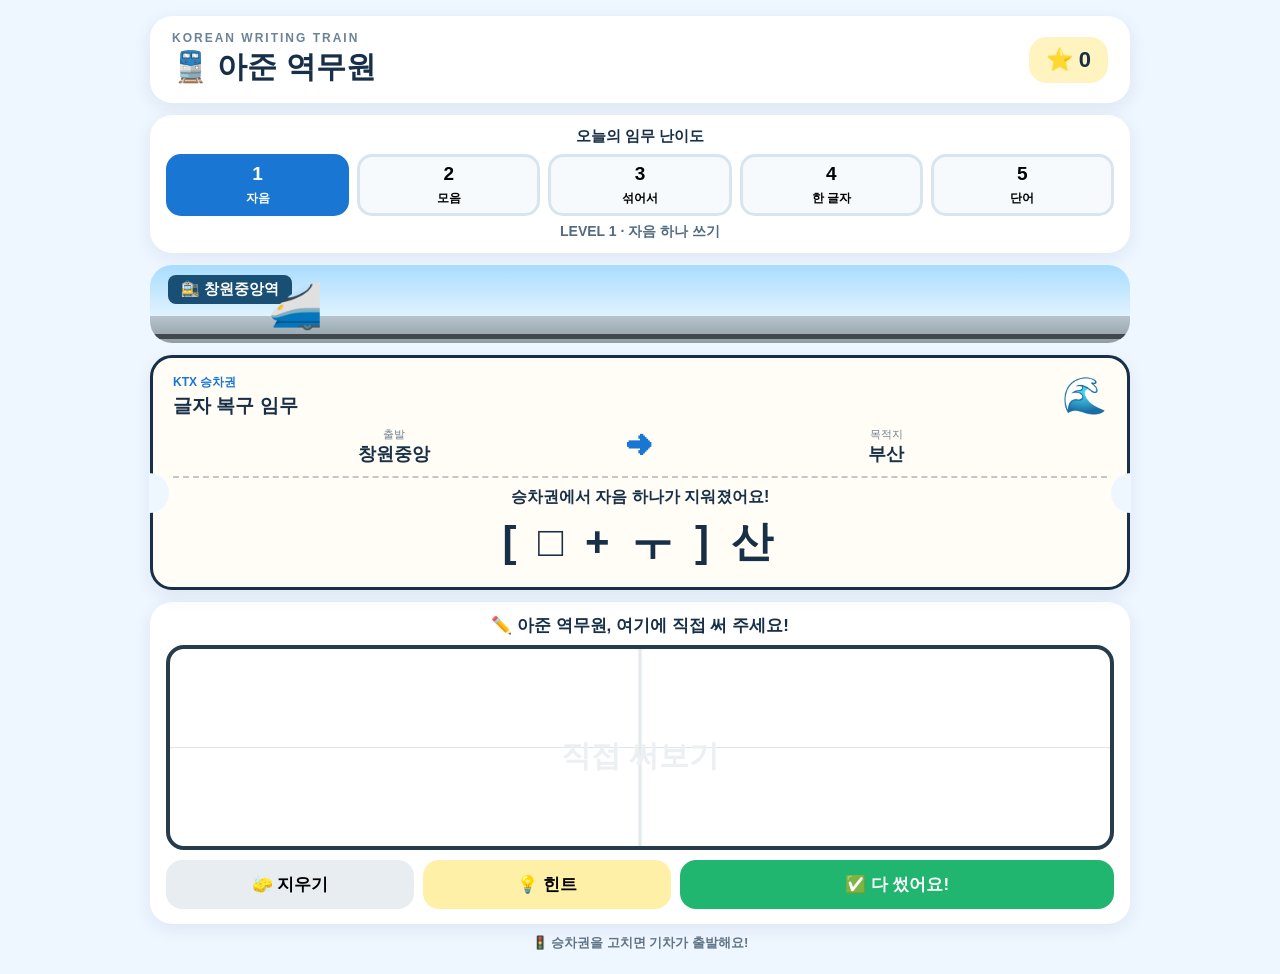
==== index.html @ f288bccf "Rename index (1).html to index.html" ====
<!DOCTYPE html>
<html lang="ko">
<head>
  <meta charset="UTF-8">
  <meta name="viewport"
        content="width=device-width, initial-scale=1.0, maximum-scale=1.0, user-scalable=no">

  <title>아준 역무원 - 한글 승차권 복구센터</title>

  <link rel="stylesheet" href="style.css">
</head>

<body>

<div id="app">

  <header class="top-bar">
    <div>
      <div class="mini-title">KOREAN WRITING TRAIN</div>
      <h1>🚆 아준 역무원</h1>
    </div>

    <div class="score-box">
      ⭐ <span id="score">0</span>
    </div>
  </header>


  <!-- 난이도 -->
  <section class="level-panel">

    <div class="level-title">
      오늘의 임무 난이도
    </div>

    <div class="level-buttons">
      <button data-level="1" class="level-btn active">
        1<br><span>자음</span>
      </button>

      <button data-level="2" class="level-btn">
        2<br><span>모음</span>
      </button>

      <button data-level="3" class="level-btn">
        3<br><span>섞어서</span>
      </button>

      <button data-level="4" class="level-btn">
        4<br><span>한 글자</span>
      </button>

      <button data-level="5" class="level-btn">
        5<br><span>단어</span>
      </button>
    </div>

    <div id="levelText" class="level-description">
      LEVEL 1 · 자음 하나 쓰기
    </div>

  </section>


  <!-- 역 -->
  <section class="station">

    <div class="station-sign">
      🚉 창원중앙역
    </div>

    <div class="rail">
      <div id="train" class="train">
        🚄
      </div>
    </div>

  </section>


  <!-- 승차권 -->
  <section class="ticket">

    <div class="ticket-top">
      <div>
        <span class="ticket-label">KTX 승차권</span>
        <strong>글자 복구 임무</strong>
      </div>

      <div id="wordEmoji" class="word-emoji">
        🚆
      </div>
    </div>


    <div class="route">

      <div>
        <small>출발</small>
        <strong>창원중앙</strong>
      </div>

      <div class="route-arrow">
        ➜
      </div>

      <div>
        <small>목적지</small>
        <strong id="destination">서울</strong>
      </div>

    </div>


    <div class="mission-box">

      <div id="missionText" class="mission">
        승차권에서 글자가 지워졌어요!
      </div>

      <div id="wordDisplay" class="word-display">
        기 □
      </div>

    </div>

  </section>


  <!-- 쓰기 영역 -->
  <section class="writing-section">

    <div class="writing-title">
      ✏️ 아준 역무원, 여기에 직접 써 주세요!
    </div>

    <div class="canvas-wrap">
      <canvas id="writingCanvas"></canvas>

      <div class="canvas-guide">
        직접 써보기
      </div>
    </div>


    <div class="action-buttons">

      <button id="clearBtn" class="action secondary">
        🧽 지우기
      </button>

      <button id="hintBtn" class="action hint">
        💡 힌트
      </button>

      <button id="checkBtn" class="action primary">
        ✅ 다 썼어요!
      </button>

    </div>

  </section>


  <footer>
    🚦 승차권을 고치면 기차가 출발해요!
  </footer>

</div>


<script src="script.js"></script>

</body>
</html>
---- style.css ----
* {
  box-sizing: border-box;
  -webkit-tap-highlight-color: transparent;
}

html,
body {
  margin: 0;
  padding: 0;
  width: 100%;
  min-height: 100%;
  font-family:
    -apple-system,
    BlinkMacSystemFont,
    "Apple SD Gothic Neo",
    "Noto Sans KR",
    sans-serif;

  background: #eef6ff;
  color: #183047;
}

button {
  font-family: inherit;
}

#app {
  width: min(100%, 1024px);
  min-height: 100vh;
  margin: auto;
  padding: 16px 22px 22px;
}


/* =========================
   HEADER
========================= */

.top-bar {
  display: flex;
  align-items: center;
  justify-content: space-between;

  background: white;

  padding: 15px 22px;

  border-radius: 22px;

  box-shadow:
    0 5px 18px rgba(30, 70, 100, 0.09);
}

.mini-title {
  font-size: 12px;
  letter-spacing: 2px;
  font-weight: 900;
  color: #6b8298;
}

h1 {
  margin: 2px 0 0;
  font-size: 30px;
}

.score-box {
  background: #fff3bf;
  padding: 10px 17px;
  border-radius: 18px;
  font-size: 22px;
  font-weight: 900;
}


/* =========================
   LEVEL
========================= */

.level-panel {
  margin-top: 12px;

  background: white;

  border-radius: 22px;

  padding: 12px 16px;

  box-shadow:
    0 5px 18px rgba(30, 70, 100, 0.08);
}

.level-title {
  text-align: center;
  font-size: 15px;
  font-weight: 900;
  margin-bottom: 8px;
}

.level-buttons {
  display: grid;
  grid-template-columns: repeat(5, 1fr);
  gap: 8px;
}

.level-btn {
  border: 3px solid #d8e5ef;

  background: #f7fafc;

  border-radius: 15px;

  padding: 6px 3px;

  font-size: 19px;
  font-weight: 900;

  cursor: pointer;
}

.level-btn span {
  font-size: 12px;
}

.level-btn.active {
  background: #1976d2;
  border-color: #1976d2;
  color: white;
}

.level-description {
  text-align: center;

  margin-top: 7px;

  font-size: 14px;
  font-weight: 800;

  color: #526b80;
}


/* =========================
   STATION
========================= */

.station {
  position: relative;

  height: 78px;

  margin-top: 12px;

  background:
    linear-gradient(
      to bottom,
      #a9dcff 0%,
      #dff3ff 65%,
      #b8c4cc 65%,
      #919da5 100%
    );

  border-radius: 22px;

  overflow: hidden;
}

.station-sign {
  position: absolute;

  left: 18px;
  top: 10px;

  background: #194e75;
  color: white;

  border-radius: 8px;

  padding: 5px 13px;

  font-size: 15px;
  font-weight: 900;
}

.rail {
  position: absolute;
  left: 0;
  right: 0;
  bottom: 4px;

  height: 29px;

  border-bottom: 5px solid #41484d;
}

.train {
  position: absolute;

  left: 12%;

  bottom: 2px;

  font-size: 44px;

  transition:
    transform 1.7s ease-in;
}

.train.go {
  transform: translateX(760px);
}


/* =========================
   TICKET
========================= */

.ticket {
  margin-top: 12px;

  background: #fffdf5;

  border: 3px solid #183047;

  border-radius: 22px;

  padding: 14px 20px;

  position: relative;

  box-shadow:
    0 7px 18px rgba(30, 70, 100, 0.08);
}

.ticket::before,
.ticket::after {
  content: "";

  position: absolute;

  top: 50%;

  width: 20px;
  height: 40px;

  background: #eef6ff;
}

.ticket::before {
  left: -4px;

  border-radius: 0 25px 25px 0;
}

.ticket::after {
  right: -4px;

  border-radius: 25px 0 0 25px;
}

.ticket-top {
  display: flex;
  justify-content: space-between;
  align-items: center;
}

.ticket-top strong {
  display: block;

  font-size: 19px;

  margin-top: 2px;
}

.ticket-label {
  color: #1976d2;

  font-size: 12px;
  font-weight: 900;
}

.word-emoji {
  font-size: 36px;
}

.route {
  display: grid;

  grid-template-columns:
    1fr 50px 1fr;

  align-items: center;

  text-align: center;

  margin-top: 8px;
}

.route small {
  display: block;

  color: #718291;

  font-size: 11px;
}

.route strong {
  font-size: 18px;
}

.route-arrow {
  font-size: 26px;
  color: #1976d2;
}

.mission-box {
  border-top: 2px dashed #c6c6c6;

  margin-top: 10px;
  padding-top: 9px;

  text-align: center;
}

.mission {
  font-size: 16px;
  font-weight: 800;
}

.word-display {
  min-height: 62px;

  display: flex;
  justify-content: center;
  align-items: center;

  margin-top: 3px;

  font-size: 42px;
  font-weight: 900;

  letter-spacing: 5px;
}


/* =========================
   WRITING
========================= */

.writing-section {
  margin-top: 12px;

  background: white;

  border-radius: 22px;

  padding: 12px 16px 15px;

  box-shadow:
    0 5px 18px rgba(30, 70, 100, 0.08);
}

.writing-title {
  text-align: center;

  font-size: 17px;
  font-weight: 900;

  margin-bottom: 8px;
}

.canvas-wrap {
  position: relative;

  width: 100%;
  height: 205px;

  background:
    linear-gradient(
      to right,
      transparent 49.7%,
      #dfe5e9 50%,
      transparent 50.3%
    ),
    linear-gradient(
      to bottom,
      transparent 49.7%,
      #dfe5e9 50%,
      transparent 50.3%
    ),
    #fff;

  border: 4px solid #263b4b;

  border-radius: 18px;

  overflow: hidden;
}

#writingCanvas {
  position: absolute;

  width: 100%;
  height: 100%;

  left: 0;
  top: 0;

  z-index: 2;

  touch-action: none;
}

.canvas-guide {
  position: absolute;

  left: 0;
  right: 0;
  top: 44%;

  text-align: center;

  font-size: 30px;
  font-weight: 900;

  color: #edf0f2;

  pointer-events: none;
}

.action-buttons {
  display: grid;

  grid-template-columns:
    0.8fr 0.8fr 1.4fr;

  gap: 9px;

  margin-top: 10px;
}

.action {
  border: none;

  border-radius: 16px;

  padding: 13px 5px;

  font-size: 17px;
  font-weight: 900;

  cursor: pointer;
}

.secondary {
  background: #e8edf1;
}

.hint {
  background: #fff0a8;
}

.primary {
  background: #21b66f;
  color: white;
}


/* =========================
   POPUPS
========================= */

.popup-overlay {
  position: fixed;

  inset: 0;

  z-index: 999;

  display: flex;

  align-items: center;
  justify-content: center;

  padding: 20px;

  background:
    rgba(13, 33, 50, 0.72);
}

.popup-card {
  width: min(94vw, 580px);

  max-height: 90vh;

  overflow-y: auto;

  background: white;

  border-radius: 28px;

  padding: 25px;

  text-align: center;

  box-shadow:
    0 20px 60px rgba(0,0,0,0.3);
}

.popup-title {
  font-size: 27px;
  font-weight: 900;
}

.correct-answer {
  margin: 10px 0;

  font-size: 76px;
  font-weight: 900;

  color: #1976d2;
}

.popup-word {
  font-size: 25px;
  font-weight: 900;

  margin-bottom: 14px;
}

.popup-question {
  font-size: 19px;
  font-weight: 800;

  margin-bottom: 15px;
}

.popup-buttons {
  display: grid;

  grid-template-columns:
    1fr 1fr;

  gap: 10px;
}

.popup-buttons button,
.big-popup-button {
  border: none;

  border-radius: 16px;

  padding: 15px 8px;

  font-size: 18px;
  font-weight: 900;

  cursor: pointer;
}

.retry-button {
  background: #e9edf0;
}

.yes-button {
  background: #ffd43b;
}

.jamo-card {
  background: #eef7ff;

  border-radius: 18px;

  padding: 13px;

  margin: 12px 0;

  font-size: 21px;
  font-weight: 800;

  line-height: 1.6;
}

.jamo-main {
  font-size: 72px;
  font-weight: 900;

  color: #1976d2;
}

.sound-highlight {
  display: inline-block;

  background: #fff0a8;

  border-radius: 12px;

  padding: 3px 12px;

  font-size: 25px;
}

.big-popup-button {
  width: 100%;

  margin-top: 8px;

  background: #1976d2;
  color: white;
}

.sound-button {
  background: #e9f3ff;
  color: #183047;
}


/* =========================
   HINT
========================= */

.hint-toast {
  position: fixed;

  left: 50%;
  bottom: 20px;

  transform: translateX(-50%);

  width: min(90%, 700px);

  z-index: 2000;

  background: #1f2f3b;
  color: white;

  border-radius: 17px;

  padding: 15px;

  text-align: center;

  font-size: 18px;
  font-weight: 800;

  box-shadow:
    0 8px 25px rgba(0,0,0,.25);
}


/* =========================
   FOOTER
========================= */

footer {
  text-align: center;

  margin-top: 10px;

  font-size: 13px;
  font-weight: 800;

  color: #607486;
}


/* =========================
   IPAD / SHORT SCREEN
========================= */

@media (max-height: 850px) {

  #app {
    padding-top: 9px;
  }

  .top-bar {
    padding: 9px 18px;
  }

  h1 {
    font-size: 25px;
  }

  .level-panel {
    padding: 8px 13px;
    margin-top: 8px;
  }

  .station {
    height: 57px;
    margin-top: 8px;
  }

  .station-sign {
    top: 5px;
  }

  .train {
    font-size: 35px;
  }

  .ticket {
    margin-top: 8px;
    padding-top: 9px;
    padding-bottom: 9px;
  }

  .word-display {
    font-size: 35px;
    min-height: 48px;
  }

  .writing-section {
    margin-top: 8px;
    padding-top: 8px;
  }

  .canvas-wrap {
    height: 165px;
  }

  .action {
    padding: 10px 4px;
  }
}

@media (max-width: 600px) {

  #app {
    padding-left: 10px;
    padding-right: 10px;
  }

  .popup-buttons {
    grid-template-columns: 1fr;
  }

  .level-btn {
    font-size: 16px;
  }

  .level-btn span {
    font-size: 10px;
  }
}
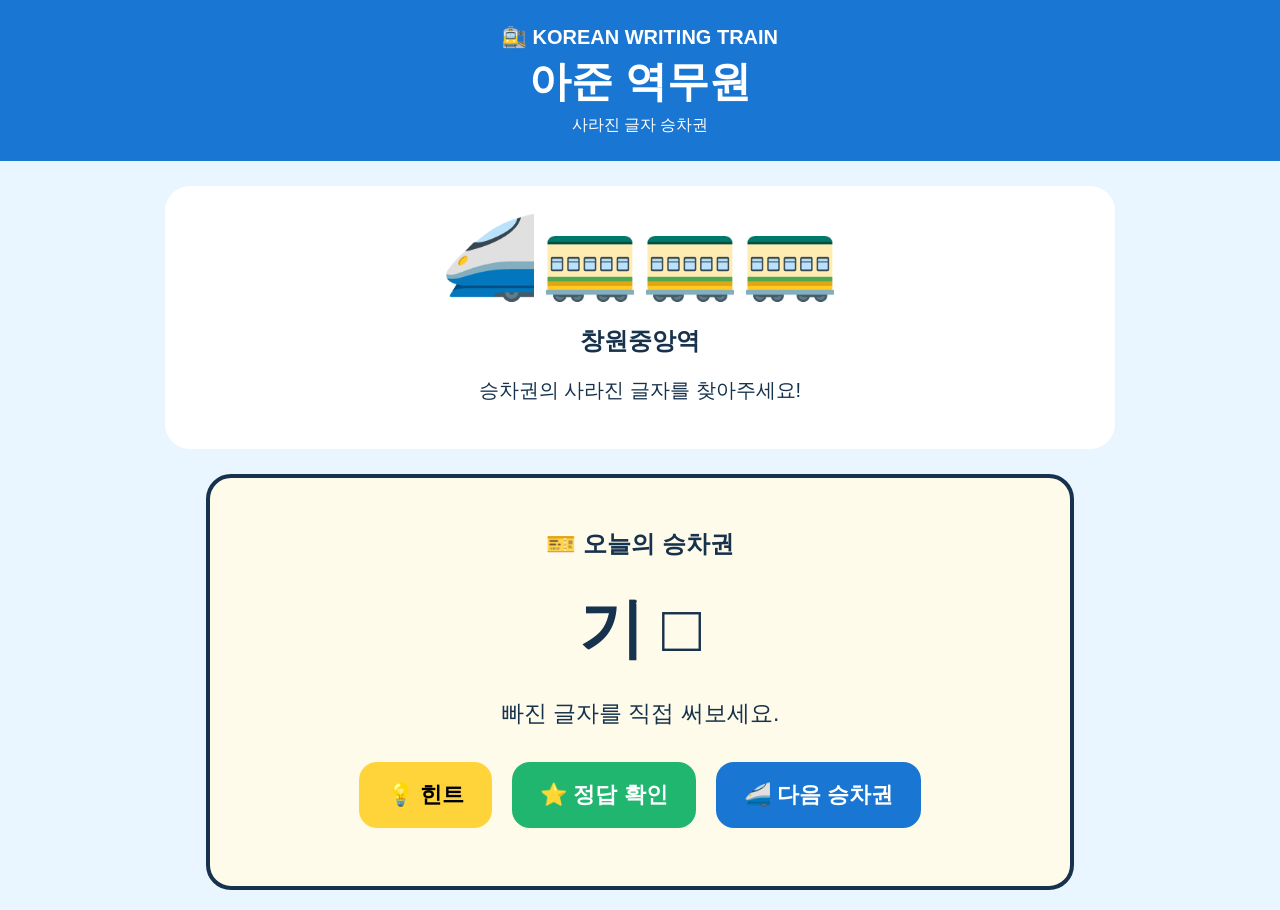
==== commit 34e77565: "Update index.html" ====
--- a/index.html
+++ b/index.html
@@ -1,175 +1,267 @@
 <!DOCTYPE html>
 <html lang="ko">
 <head>
-  <meta charset="UTF-8">
-  <meta name="viewport"
-        content="width=device-width, initial-scale=1.0, maximum-scale=1.0, user-scalable=no">
-
-  <title>아준 역무원 - 한글 승차권 복구센터</title>
-
-  <link rel="stylesheet" href="style.css">
+<meta charset="UTF-8">
+<meta name="viewport" content="width=device-width, initial-scale=1.0">
+
+<title>아준 역무원</title>
+
+<style>
+body{
+    margin:0;
+    font-family:-apple-system,BlinkMacSystemFont,"Apple SD Gothic Neo",sans-serif;
+    background:#eaf6ff;
+    text-align:center;
+    color:#17324d;
+}
+
+header{
+    background:#1976d2;
+    color:white;
+    padding:25px;
+}
+
+h1{
+    font-size:42px;
+    margin:5px;
+}
+
+.subtitle{
+    font-size:20px;
+    font-weight:bold;
+}
+
+.station{
+    max-width:900px;
+    margin:25px auto;
+    background:white;
+    padding:25px;
+    border-radius:25px;
+}
+
+.train{
+    font-size:80px;
+}
+
+.ticket{
+    max-width:800px;
+    margin:20px auto;
+    background:#fffbea;
+    border:4px solid #17324d;
+    border-radius:25px;
+    padding:30px;
+}
+
+.word{
+    font-size:65px;
+    font-weight:900;
+    margin:25px;
+}
+
+button{
+    border:0;
+    border-radius:18px;
+    padding:18px 28px;
+    margin:8px;
+    font-size:22px;
+    font-weight:bold;
+    cursor:pointer;
+}
+
+.blue{
+    background:#1976d2;
+    color:white;
+}
+
+.yellow{
+    background:#ffd43b;
+}
+
+.green{
+    background:#20b66f;
+    color:white;
+}
+
+#message{
+    font-size:25px;
+    font-weight:bold;
+    margin-top:20px;
+}
+</style>
 </head>
 
+
 <body>
 
-<div id="app">
-
-  <header class="top-bar">
+<header>
+    <div class="subtitle">
+        🚉 KOREAN WRITING TRAIN
+    </div>
+
+    <h1>
+        아준 역무원
+    </h1>
+
     <div>
-      <div class="mini-title">KOREAN WRITING TRAIN</div>
-      <h1>🚆 아준 역무원</h1>
-    </div>
-
-    <div class="score-box">
-      ⭐ <span id="score">0</span>
-    </div>
-  </header>
-
-
-  <!-- 난이도 -->
-  <section class="level-panel">
-
-    <div class="level-title">
-      오늘의 임무 난이도
-    </div>
-
-    <div class="level-buttons">
-      <button data-level="1" class="level-btn active">
-        1<br><span>자음</span>
-      </button>
-
-      <button data-level="2" class="level-btn">
-        2<br><span>모음</span>
-      </button>
-
-      <button data-level="3" class="level-btn">
-        3<br><span>섞어서</span>
-      </button>
-
-      <button data-level="4" class="level-btn">
-        4<br><span>한 글자</span>
-      </button>
-
-      <button data-level="5" class="level-btn">
-        5<br><span>단어</span>
-      </button>
-    </div>
-
-    <div id="levelText" class="level-description">
-      LEVEL 1 · 자음 하나 쓰기
-    </div>
-
-  </section>
-
-
-  <!-- 역 -->
-  <section class="station">
-
-    <div class="station-sign">
-      🚉 창원중앙역
-    </div>
-
-    <div class="rail">
-      <div id="train" class="train">
-        🚄
-      </div>
-    </div>
-
-  </section>
-
-
-  <!-- 승차권 -->
-  <section class="ticket">
-
-    <div class="ticket-top">
-      <div>
-        <span class="ticket-label">KTX 승차권</span>
-        <strong>글자 복구 임무</strong>
-      </div>
-
-      <div id="wordEmoji" class="word-emoji">
-        🚆
-      </div>
-    </div>
-
-
-    <div class="route">
-
-      <div>
-        <small>출발</small>
-        <strong>창원중앙</strong>
-      </div>
-
-      <div class="route-arrow">
-        ➜
-      </div>
-
-      <div>
-        <small>목적지</small>
-        <strong id="destination">서울</strong>
-      </div>
-
-    </div>
-
-
-    <div class="mission-box">
-
-      <div id="missionText" class="mission">
-        승차권에서 글자가 지워졌어요!
-      </div>
-
-      <div id="wordDisplay" class="word-display">
+        사라진 글자 승차권
+    </div>
+</header>
+
+
+<div class="station">
+
+    <div class="train">
+        🚄🚃🚃🚃
+    </div>
+
+    <h2>
+        창원중앙역
+    </h2>
+
+    <p style="font-size:20px;">
+        승차권의 사라진 글자를 찾아주세요!
+    </p>
+
+</div>
+
+
+<div class="ticket">
+
+    <h2>
+        🎫 오늘의 승차권
+    </h2>
+
+    <div id="word" class="word">
         기 □
-      </div>
-
-    </div>
-
-  </section>
-
-
-  <!-- 쓰기 영역 -->
-  <section class="writing-section">
-
-    <div class="writing-title">
-      ✏️ 아준 역무원, 여기에 직접 써 주세요!
-    </div>
-
-    <div class="canvas-wrap">
-      <canvas id="writingCanvas"></canvas>
-
-      <div class="canvas-guide">
-        직접 써보기
-      </div>
-    </div>
-
-
-    <div class="action-buttons">
-
-      <button id="clearBtn" class="action secondary">
-        🧽 지우기
-      </button>
-
-      <button id="hintBtn" class="action hint">
-        💡 힌트
-      </button>
-
-      <button id="checkBtn" class="action primary">
-        ✅ 다 썼어요!
-      </button>
-
-    </div>
-
-  </section>
-
-
-  <footer>
-    🚦 승차권을 고치면 기차가 출발해요!
-  </footer>
+    </div>
+
+    <div style="font-size:23px;">
+        빠진 글자를 직접 써보세요.
+    </div>
+
+
+    <div style="margin-top:25px;">
+
+        <button class="yellow"
+                onclick="hint()">
+            💡 힌트
+        </button>
+
+        <button class="green"
+                onclick="answer()">
+            ⭐ 정답 확인
+        </button>
+
+        <button class="blue"
+                onclick="nextQuestion()">
+            🚄 다음 승차권
+        </button>
+
+    </div>
+
+    <div id="message"></div>
 
 </div>
 
 
-<script src="script.js"></script>
+<script>
+
+const questions = [
+
+    {
+        display:"기 □",
+        answer:"차",
+        hint:"기차가 달려요! 🚆"
+    },
+
+    {
+        display:"□ 과",
+        answer:"사",
+        hint:"빨간 과일이에요! 🍎"
+    },
+
+    {
+        display:"우 □",
+        answer:"유",
+        hint:"우유를 마셔요! 🥛"
+    },
+
+    {
+        display:"학 □",
+        answer:"교",
+        hint:"친구들을 만나는 곳이에요! 🏫"
+    },
+
+    {
+        display:"자 동 □",
+        answer:"차",
+        hint:"도로를 달려요! 🚗"
+    },
+
+    {
+        display:"고 양 □",
+        answer:"이",
+        hint:"야옹! 🐱"
+    },
+
+    {
+        display:"강 아 □",
+        answer:"지",
+        hint:"멍멍! 🐶"
+    }
+
+];
+
+let current = 0;
+
+
+function showQuestion(){
+
+    document.getElementById("word").innerText =
+        questions[current].display;
+
+    document.getElementById("message").innerText =
+        "";
+
+}
+
+
+function hint(){
+
+    document.getElementById("message").innerText =
+        questions[current].hint;
+
+}
+
+
+function answer(){
+
+    const answer =
+        questions[current].answer;
+
+    document.getElementById("message").innerHTML =
+        "정답은 <span style='font-size:45px;color:#1976d2;'>"
+        + answer +
+        "</span> 입니다! 🎉";
+
+}
+
+
+function nextQuestion(){
+
+    current++;
+
+    if(current >= questions.length){
+        current = 0;
+    }
+
+    showQuestion();
+
+}
+
+showQuestion();
+
+</script>
 
 </body>
 </html>
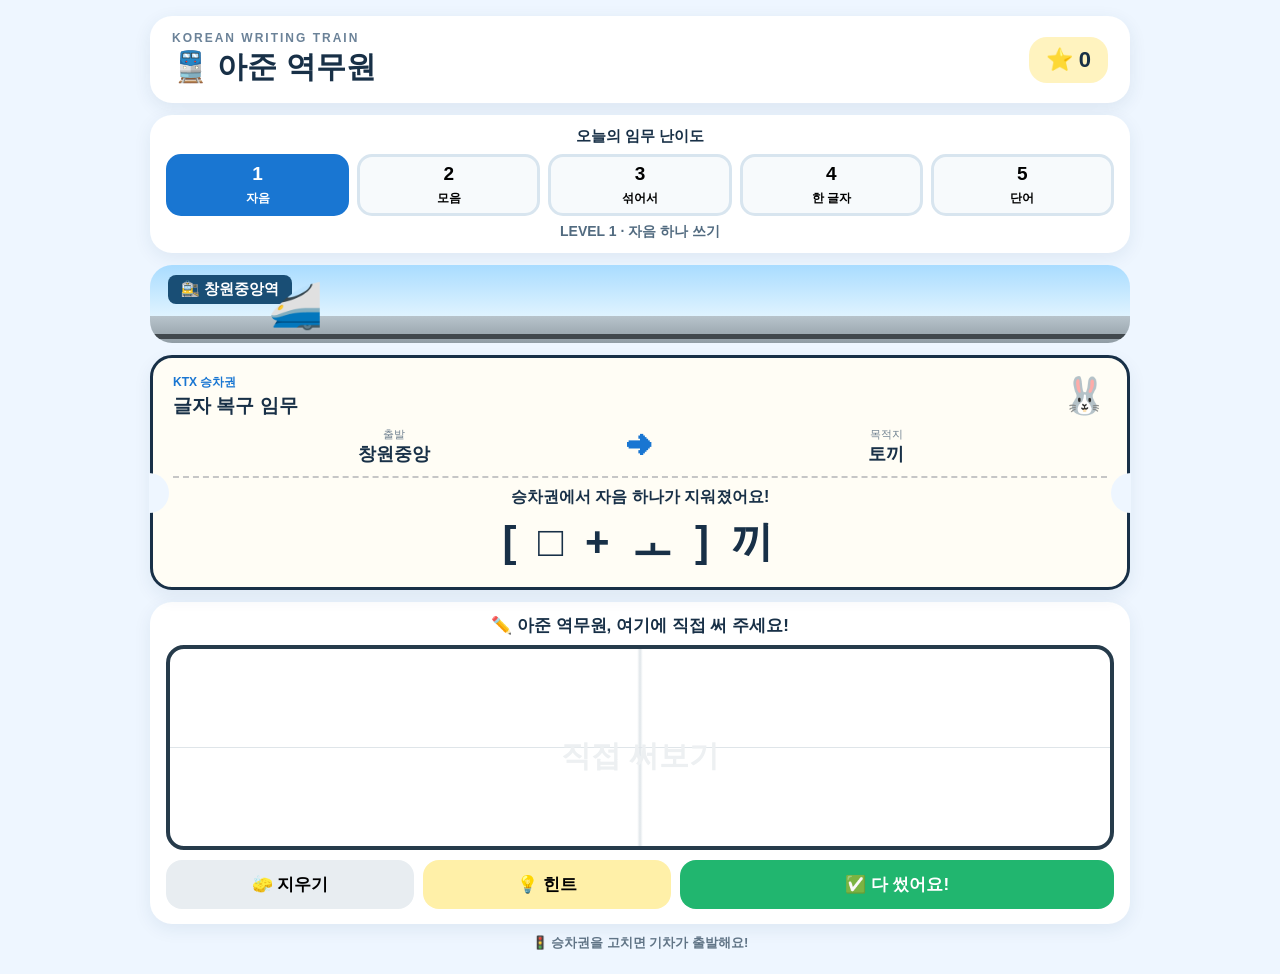
==== commit 7cff0d86: "Update index.html" ====
--- a/index.html
+++ b/index.html
@@ -1,267 +1,175 @@
 <!DOCTYPE html>
 <html lang="ko">
 <head>
-<meta charset="UTF-8">
-<meta name="viewport" content="width=device-width, initial-scale=1.0">
+  <meta charset="UTF-8">
+  <meta name="viewport"
+        content="width=device-width, initial-scale=1.0, maximum-scale=1.0, user-scalable=no">
 
-<title>아준 역무원</title>
+  <title>아준 역무원 - 한글 승차권 복구센터</title>
 
-<style>
-body{
-    margin:0;
-    font-family:-apple-system,BlinkMacSystemFont,"Apple SD Gothic Neo",sans-serif;
-    background:#eaf6ff;
-    text-align:center;
-    color:#17324d;
-}
-
-header{
-    background:#1976d2;
-    color:white;
-    padding:25px;
-}
-
-h1{
-    font-size:42px;
-    margin:5px;
-}
-
-.subtitle{
-    font-size:20px;
-    font-weight:bold;
-}
-
-.station{
-    max-width:900px;
-    margin:25px auto;
-    background:white;
-    padding:25px;
-    border-radius:25px;
-}
-
-.train{
-    font-size:80px;
-}
-
-.ticket{
-    max-width:800px;
-    margin:20px auto;
-    background:#fffbea;
-    border:4px solid #17324d;
-    border-radius:25px;
-    padding:30px;
-}
-
-.word{
-    font-size:65px;
-    font-weight:900;
-    margin:25px;
-}
-
-button{
-    border:0;
-    border-radius:18px;
-    padding:18px 28px;
-    margin:8px;
-    font-size:22px;
-    font-weight:bold;
-    cursor:pointer;
-}
-
-.blue{
-    background:#1976d2;
-    color:white;
-}
-
-.yellow{
-    background:#ffd43b;
-}
-
-.green{
-    background:#20b66f;
-    color:white;
-}
-
-#message{
-    font-size:25px;
-    font-weight:bold;
-    margin-top:20px;
-}
-</style>
+  <link rel="stylesheet" href="style.css">
 </head>
-
 
 <body>
 
-<header>
-    <div class="subtitle">
-        🚉 KOREAN WRITING TRAIN
+<div id="app">
+
+  <header class="top-bar">
+    <div>
+      <div class="mini-title">KOREAN WRITING TRAIN</div>
+      <h1>🚆 아준 역무원</h1>
     </div>
 
-    <h1>
-        아준 역무원
-    </h1>
-
-    <div>
-        사라진 글자 승차권
+    <div class="score-box">
+      ⭐ <span id="score">0</span>
     </div>
-</header>
+  </header>
 
 
-<div class="station">
+  <!-- 난이도 -->
+  <section class="level-panel">
 
-    <div class="train">
-        🚄🚃🚃🚃
+    <div class="level-title">
+      오늘의 임무 난이도
     </div>
 
-    <h2>
-        창원중앙역
-    </h2>
+    <div class="level-buttons">
+      <button data-level="1" class="level-btn active">
+        1<br><span>자음</span>
+      </button>
 
-    <p style="font-size:20px;">
-        승차권의 사라진 글자를 찾아주세요!
-    </p>
+      <button data-level="2" class="level-btn">
+        2<br><span>모음</span>
+      </button>
+
+      <button data-level="3" class="level-btn">
+        3<br><span>섞어서</span>
+      </button>
+
+      <button data-level="4" class="level-btn">
+        4<br><span>한 글자</span>
+      </button>
+
+      <button data-level="5" class="level-btn">
+        5<br><span>단어</span>
+      </button>
+    </div>
+
+    <div id="levelText" class="level-description">
+      LEVEL 1 · 자음 하나 쓰기
+    </div>
+
+  </section>
+
+
+  <!-- 역 -->
+  <section class="station">
+
+    <div class="station-sign">
+      🚉 창원중앙역
+    </div>
+
+    <div class="rail">
+      <div id="train" class="train">
+        🚄
+      </div>
+    </div>
+
+  </section>
+
+
+  <!-- 승차권 -->
+  <section class="ticket">
+
+    <div class="ticket-top">
+      <div>
+        <span class="ticket-label">KTX 승차권</span>
+        <strong>글자 복구 임무</strong>
+      </div>
+
+      <div id="wordEmoji" class="word-emoji">
+        🚆
+      </div>
+    </div>
+
+
+    <div class="route">
+
+      <div>
+        <small>출발</small>
+        <strong>창원중앙</strong>
+      </div>
+
+      <div class="route-arrow">
+        ➜
+      </div>
+
+      <div>
+        <small>목적지</small>
+        <strong id="destination">서울</strong>
+      </div>
+
+    </div>
+
+
+    <div class="mission-box">
+
+      <div id="missionText" class="mission">
+        승차권에서 글자가 지워졌어요!
+      </div>
+
+      <div id="wordDisplay" class="word-display">
+        기 □
+      </div>
+
+    </div>
+
+  </section>
+
+
+  <!-- 쓰기 영역 -->
+  <section class="writing-section">
+
+    <div class="writing-title">
+      ✏️ 아준 역무원, 여기에 직접 써 주세요!
+    </div>
+
+    <div class="canvas-wrap">
+      <canvas id="writingCanvas"></canvas>
+
+      <div class="canvas-guide">
+        직접 써보기
+      </div>
+    </div>
+
+
+    <div class="action-buttons">
+
+      <button id="clearBtn" class="action secondary">
+        🧽 지우기
+      </button>
+
+      <button id="hintBtn" class="action hint">
+        💡 힌트
+      </button>
+
+      <button id="checkBtn" class="action primary">
+        ✅ 다 썼어요!
+      </button>
+
+    </div>
+
+  </section>
+
+
+  <footer>
+    🚦 승차권을 고치면 기차가 출발해요!
+  </footer>
 
 </div>
 
 
-<div class="ticket">
-
-    <h2>
-        🎫 오늘의 승차권
-    </h2>
-
-    <div id="word" class="word">
-        기 □
-    </div>
-
-    <div style="font-size:23px;">
-        빠진 글자를 직접 써보세요.
-    </div>
-
-
-    <div style="margin-top:25px;">
-
-        <button class="yellow"
-                onclick="hint()">
-            💡 힌트
-        </button>
-
-        <button class="green"
-                onclick="answer()">
-            ⭐ 정답 확인
-        </button>
-
-        <button class="blue"
-                onclick="nextQuestion()">
-            🚄 다음 승차권
-        </button>
-
-    </div>
-
-    <div id="message"></div>
-
-</div>
-
-
-<script>
-
-const questions = [
-
-    {
-        display:"기 □",
-        answer:"차",
-        hint:"기차가 달려요! 🚆"
-    },
-
-    {
-        display:"□ 과",
-        answer:"사",
-        hint:"빨간 과일이에요! 🍎"
-    },
-
-    {
-        display:"우 □",
-        answer:"유",
-        hint:"우유를 마셔요! 🥛"
-    },
-
-    {
-        display:"학 □",
-        answer:"교",
-        hint:"친구들을 만나는 곳이에요! 🏫"
-    },
-
-    {
-        display:"자 동 □",
-        answer:"차",
-        hint:"도로를 달려요! 🚗"
-    },
-
-    {
-        display:"고 양 □",
-        answer:"이",
-        hint:"야옹! 🐱"
-    },
-
-    {
-        display:"강 아 □",
-        answer:"지",
-        hint:"멍멍! 🐶"
-    }
-
-];
-
-let current = 0;
-
-
-function showQuestion(){
-
-    document.getElementById("word").innerText =
-        questions[current].display;
-
-    document.getElementById("message").innerText =
-        "";
-
-}
-
-
-function hint(){
-
-    document.getElementById("message").innerText =
-        questions[current].hint;
-
-}
-
-
-function answer(){
-
-    const answer =
-        questions[current].answer;
-
-    document.getElementById("message").innerHTML =
-        "정답은 <span style='font-size:45px;color:#1976d2;'>"
-        + answer +
-        "</span> 입니다! 🎉";
-
-}
-
-
-function nextQuestion(){
-
-    current++;
-
-    if(current >= questions.length){
-        current = 0;
-    }
-
-    showQuestion();
-
-}
-
-showQuestion();
-
-</script>
+<script src="script.js"></script>
 
 </body>
 </html>
--- a/style.css
+++ b/style.css
@@ -0,0 +1,745 @@
+* {
+  box-sizing: border-box;
+  -webkit-tap-highlight-color: transparent;
+}
+
+html,
+body {
+  margin: 0;
+  padding: 0;
+  width: 100%;
+  min-height: 100%;
+  font-family:
+    -apple-system,
+    BlinkMacSystemFont,
+    "Apple SD Gothic Neo",
+    "Noto Sans KR",
+    sans-serif;
+
+  background: #eef6ff;
+  color: #183047;
+}
+
+button {
+  font-family: inherit;
+}
+
+#app {
+  width: min(100%, 1024px);
+  min-height: 100vh;
+  margin: auto;
+  padding: 16px 22px 22px;
+}
+
+
+/* =========================
+   HEADER
+========================= */
+
+.top-bar {
+  display: flex;
+  align-items: center;
+  justify-content: space-between;
+
+  background: white;
+
+  padding: 15px 22px;
+
+  border-radius: 22px;
+
+  box-shadow:
+    0 5px 18px rgba(30, 70, 100, 0.09);
+}
+
+.mini-title {
+  font-size: 12px;
+  letter-spacing: 2px;
+  font-weight: 900;
+  color: #6b8298;
+}
+
+h1 {
+  margin: 2px 0 0;
+  font-size: 30px;
+}
+
+.score-box {
+  background: #fff3bf;
+  padding: 10px 17px;
+  border-radius: 18px;
+  font-size: 22px;
+  font-weight: 900;
+}
+
+
+/* =========================
+   LEVEL
+========================= */
+
+.level-panel {
+  margin-top: 12px;
+
+  background: white;
+
+  border-radius: 22px;
+
+  padding: 12px 16px;
+
+  box-shadow:
+    0 5px 18px rgba(30, 70, 100, 0.08);
+}
+
+.level-title {
+  text-align: center;
+  font-size: 15px;
+  font-weight: 900;
+  margin-bottom: 8px;
+}
+
+.level-buttons {
+  display: grid;
+  grid-template-columns: repeat(5, 1fr);
+  gap: 8px;
+}
+
+.level-btn {
+  border: 3px solid #d8e5ef;
+
+  background: #f7fafc;
+
+  border-radius: 15px;
+
+  padding: 6px 3px;
+
+  font-size: 19px;
+  font-weight: 900;
+
+  cursor: pointer;
+}
+
+.level-btn span {
+  font-size: 12px;
+}
+
+.level-btn.active {
+  background: #1976d2;
+  border-color: #1976d2;
+  color: white;
+}
+
+.level-description {
+  text-align: center;
+
+  margin-top: 7px;
+
+  font-size: 14px;
+  font-weight: 800;
+
+  color: #526b80;
+}
+
+
+/* =========================
+   STATION
+========================= */
+
+.station {
+  position: relative;
+
+  height: 78px;
+
+  margin-top: 12px;
+
+  background:
+    linear-gradient(
+      to bottom,
+      #a9dcff 0%,
+      #dff3ff 65%,
+      #b8c4cc 65%,
+      #919da5 100%
+    );
+
+  border-radius: 22px;
+
+  overflow: hidden;
+}
+
+.station-sign {
+  position: absolute;
+
+  left: 18px;
+  top: 10px;
+
+  background: #194e75;
+  color: white;
+
+  border-radius: 8px;
+
+  padding: 5px 13px;
+
+  font-size: 15px;
+  font-weight: 900;
+}
+
+.rail {
+  position: absolute;
+  left: 0;
+  right: 0;
+  bottom: 4px;
+
+  height: 29px;
+
+  border-bottom: 5px solid #41484d;
+}
+
+.train {
+  position: absolute;
+
+  left: 12%;
+
+  bottom: 2px;
+
+  font-size: 44px;
+
+  transition:
+    transform 1.7s ease-in;
+}
+
+.train.go {
+  transform: translateX(760px);
+}
+
+
+/* =========================
+   TICKET
+========================= */
+
+.ticket {
+  margin-top: 12px;
+
+  background: #fffdf5;
+
+  border: 3px solid #183047;
+
+  border-radius: 22px;
+
+  padding: 14px 20px;
+
+  position: relative;
+
+  box-shadow:
+    0 7px 18px rgba(30, 70, 100, 0.08);
+}
+
+.ticket::before,
+.ticket::after {
+  content: "";
+
+  position: absolute;
+
+  top: 50%;
+
+  width: 20px;
+  height: 40px;
+
+  background: #eef6ff;
+}
+
+.ticket::before {
+  left: -4px;
+
+  border-radius: 0 25px 25px 0;
+}
+
+.ticket::after {
+  right: -4px;
+
+  border-radius: 25px 0 0 25px;
+}
+
+.ticket-top {
+  display: flex;
+  justify-content: space-between;
+  align-items: center;
+}
+
+.ticket-top strong {
+  display: block;
+
+  font-size: 19px;
+
+  margin-top: 2px;
+}
+
+.ticket-label {
+  color: #1976d2;
+
+  font-size: 12px;
+  font-weight: 900;
+}
+
+.word-emoji {
+  font-size: 36px;
+}
+
+.route {
+  display: grid;
+
+  grid-template-columns:
+    1fr 50px 1fr;
+
+  align-items: center;
+
+  text-align: center;
+
+  margin-top: 8px;
+}
+
+.route small {
+  display: block;
+
+  color: #718291;
+
+  font-size: 11px;
+}
+
+.route strong {
+  font-size: 18px;
+}
+
+.route-arrow {
+  font-size: 26px;
+  color: #1976d2;
+}
+
+.mission-box {
+  border-top: 2px dashed #c6c6c6;
+
+  margin-top: 10px;
+  padding-top: 9px;
+
+  text-align: center;
+}
+
+.mission {
+  font-size: 16px;
+  font-weight: 800;
+}
+
+.word-display {
+  min-height: 62px;
+
+  display: flex;
+  justify-content: center;
+  align-items: center;
+
+  margin-top: 3px;
+
+  font-size: 42px;
+  font-weight: 900;
+
+  letter-spacing: 5px;
+}
+
+
+/* =========================
+   WRITING
+========================= */
+
+.writing-section {
+  margin-top: 12px;
+
+  background: white;
+
+  border-radius: 22px;
+
+  padding: 12px 16px 15px;
+
+  box-shadow:
+    0 5px 18px rgba(30, 70, 100, 0.08);
+}
+
+.writing-title {
+  text-align: center;
+
+  font-size: 17px;
+  font-weight: 900;
+
+  margin-bottom: 8px;
+}
+
+.canvas-wrap {
+  position: relative;
+
+  width: 100%;
+  height: 205px;
+
+  background:
+    linear-gradient(
+      to right,
+      transparent 49.7%,
+      #dfe5e9 50%,
+      transparent 50.3%
+    ),
+    linear-gradient(
+      to bottom,
+      transparent 49.7%,
+      #dfe5e9 50%,
+      transparent 50.3%
+    ),
+    #fff;
+
+  border: 4px solid #263b4b;
+
+  border-radius: 18px;
+
+  overflow: hidden;
+}
+
+#writingCanvas {
+  position: absolute;
+
+  width: 100%;
+  height: 100%;
+
+  left: 0;
+  top: 0;
+
+  z-index: 2;
+
+  touch-action: none;
+}
+
+.canvas-guide {
+  position: absolute;
+
+  left: 0;
+  right: 0;
+  top: 44%;
+
+  text-align: center;
+
+  font-size: 30px;
+  font-weight: 900;
+
+  color: #edf0f2;
+
+  pointer-events: none;
+}
+
+.action-buttons {
+  display: grid;
+
+  grid-template-columns:
+    0.8fr 0.8fr 1.4fr;
+
+  gap: 9px;
+
+  margin-top: 10px;
+}
+
+.action {
+  border: none;
+
+  border-radius: 16px;
+
+  padding: 13px 5px;
+
+  font-size: 17px;
+  font-weight: 900;
+
+  cursor: pointer;
+}
+
+.secondary {
+  background: #e8edf1;
+}
+
+.hint {
+  background: #fff0a8;
+}
+
+.primary {
+  background: #21b66f;
+  color: white;
+}
+
+
+/* =========================
+   POPUPS
+========================= */
+
+.popup-overlay {
+  position: fixed;
+
+  inset: 0;
+
+  z-index: 999;
+
+  display: flex;
+
+  align-items: center;
+  justify-content: center;
+
+  padding: 20px;
+
+  background:
+    rgba(13, 33, 50, 0.72);
+}
+
+.popup-card {
+  width: min(94vw, 580px);
+
+  max-height: 90vh;
+
+  overflow-y: auto;
+
+  background: white;
+
+  border-radius: 28px;
+
+  padding: 25px;
+
+  text-align: center;
+
+  box-shadow:
+    0 20px 60px rgba(0,0,0,0.3);
+}
+
+.popup-title {
+  font-size: 27px;
+  font-weight: 900;
+}
+
+.correct-answer {
+  margin: 10px 0;
+
+  font-size: 76px;
+  font-weight: 900;
+
+  color: #1976d2;
+}
+
+.popup-word {
+  font-size: 25px;
+  font-weight: 900;
+
+  margin-bottom: 14px;
+}
+
+.popup-question {
+  font-size: 19px;
+  font-weight: 800;
+
+  margin-bottom: 15px;
+}
+
+.popup-buttons {
+  display: grid;
+
+  grid-template-columns:
+    1fr 1fr;
+
+  gap: 10px;
+}
+
+.popup-buttons button,
+.big-popup-button {
+  border: none;
+
+  border-radius: 16px;
+
+  padding: 15px 8px;
+
+  font-size: 18px;
+  font-weight: 900;
+
+  cursor: pointer;
+}
+
+.retry-button {
+  background: #e9edf0;
+}
+
+.yes-button {
+  background: #ffd43b;
+}
+
+.jamo-card {
+  background: #eef7ff;
+
+  border-radius: 18px;
+
+  padding: 13px;
+
+  margin: 12px 0;
+
+  font-size: 21px;
+  font-weight: 800;
+
+  line-height: 1.6;
+}
+
+.jamo-main {
+  font-size: 72px;
+  font-weight: 900;
+
+  color: #1976d2;
+}
+
+.sound-highlight {
+  display: inline-block;
+
+  background: #fff0a8;
+
+  border-radius: 12px;
+
+  padding: 3px 12px;
+
+  font-size: 25px;
+}
+
+.big-popup-button {
+  width: 100%;
+
+  margin-top: 8px;
+
+  background: #1976d2;
+  color: white;
+}
+
+.sound-button {
+  background: #e9f3ff;
+  color: #183047;
+}
+
+
+/* =========================
+   HINT
+========================= */
+
+.hint-toast {
+  position: fixed;
+
+  left: 50%;
+  bottom: 20px;
+
+  transform: translateX(-50%);
+
+  width: min(90%, 700px);
+
+  z-index: 2000;
+
+  background: #1f2f3b;
+  color: white;
+
+  border-radius: 17px;
+
+  padding: 15px;
+
+  text-align: center;
+
+  font-size: 18px;
+  font-weight: 800;
+
+  box-shadow:
+    0 8px 25px rgba(0,0,0,.25);
+}
+
+
+/* =========================
+   FOOTER
+========================= */
+
+footer {
+  text-align: center;
+
+  margin-top: 10px;
+
+  font-size: 13px;
+  font-weight: 800;
+
+  color: #607486;
+}
+
+
+/* =========================
+   IPAD / SHORT SCREEN
+========================= */
+
+@media (max-height: 850px) {
+
+  #app {
+    padding-top: 9px;
+  }
+
+  .top-bar {
+    padding: 9px 18px;
+  }
+
+  h1 {
+    font-size: 25px;
+  }
+
+  .level-panel {
+    padding: 8px 13px;
+    margin-top: 8px;
+  }
+
+  .station {
+    height: 57px;
+    margin-top: 8px;
+  }
+
+  .station-sign {
+    top: 5px;
+  }
+
+  .train {
+    font-size: 35px;
+  }
+
+  .ticket {
+    margin-top: 8px;
+    padding-top: 9px;
+    padding-bottom: 9px;
+  }
+
+  .word-display {
+    font-size: 35px;
+    min-height: 48px;
+  }
+
+  .writing-section {
+    margin-top: 8px;
+    padding-top: 8px;
+  }
+
+  .canvas-wrap {
+    height: 165px;
+  }
+
+  .action {
+    padding: 10px 4px;
+  }
+}
+
+@media (max-width: 600px) {
+
+  #app {
+    padding-left: 10px;
+    padding-right: 10px;
+  }
+
+  .popup-buttons {
+    grid-template-columns: 1fr;
+  }
+
+  .level-btn {
+    font-size: 16px;
+  }
+
+  .level-btn span {
+    font-size: 10px;
+  }
+}
